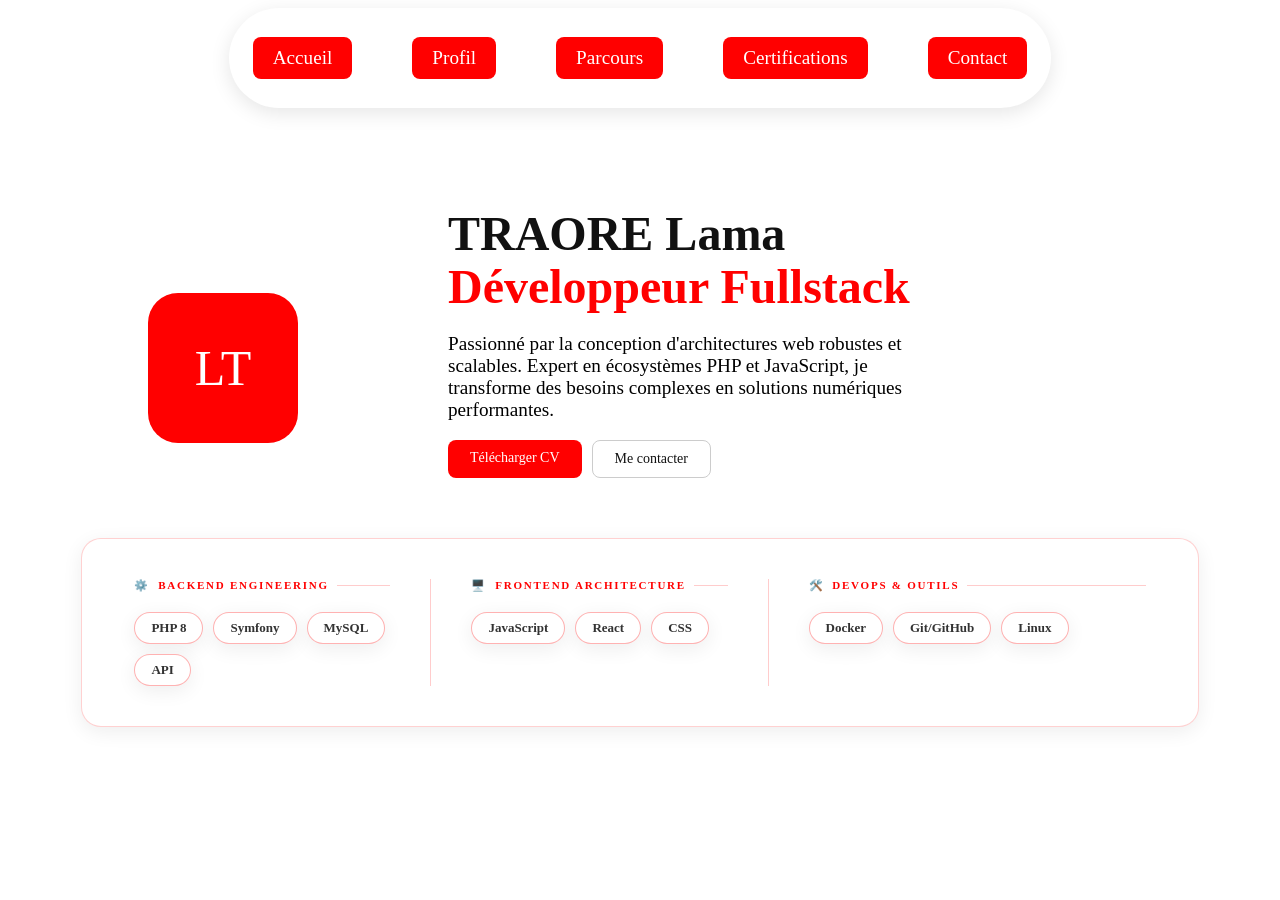
==== index.html @ cbdaa962 "Netifly" ====
<!DOCTYPE html>
<html lang="en">
<head>
  <meta charset="UTF-8">
  <title>Acceuil - Traore Lama</title>
  <link rel="stylesheet" href="css/FirstPage.css">
</head>
<body>

<div id="barreNav">
  <a class="button" href="FirstPage.html">Accueil</a>
  <a class="button" href="ProfilePage.html">Profil</a>
  <a class="button" href="ParcoursPage.html">Parcours</a>
  <a class="button" href="#">Certifications</a>
  <a class="button" href="ContactPage.html">Contact</a>
</div>

<section class="profile-container">
  <div class="avatar">LT</div>

  <div class="profile-text">
    <h1>
      TRAORE Lama<br>
      <span>Développeur Fullstack</span>
    </h1>

    <p>
      Passionné par la conception d'architectures web robustes et scalables.
      Expert en écosystèmes PHP et JavaScript,
      je transforme des besoins complexes en solutions numériques performantes.
    </p>

    <div class="hero-btns">
      <a class="btn-primary" href="../Autre/Cv_Traore_Lama_Offi.pdf" download>Télécharger CV</a>
      <a class="btn-outline" href="ContactPage.html">Me contacter</a>
    </div>
  </div>
</section>


<!-- ── Barre de Competences ── -->
<section class="skills-card">
  <div class="skills-grid">

    <div class="skills-col">
      <div class="skills-title">
        <span class="skills-icon">⚙️</span>
        Backend Engineering
      </div>
      <div class="skills-tags">
        <span class="tag">PHP 8</span>
        <span class="tag">Symfony</span>
        <span class="tag">MySQL</span>
        <span class="tag">API</span>
      </div>
    </div>

    <div class="skills-col">
      <div class="skills-title">
        <span class="skills-icon">🖥️</span>
        Frontend Architecture
      </div>
      <div class="skills-tags">
        <span class="tag">JavaScript</span>
        <span class="tag">React</span>
        <span class="tag">CSS</span>
      </div>
    </div>

    <div class="skills-col">
      <div class="skills-title">
        <span class="skills-icon">🛠️</span>
        DevOps &amp; Outils
      </div>
      <div class="skills-tags">
        <span class="tag">Docker</span>
        <span class="tag">Git/GitHub</span>
        <span class="tag">Linux</span>
      </div>
    </div>

  </div>
</section>

</body>
</html>
---- css/FirstPage.css ----
:root {
  --red:   #FF0000;
  --white: #FFFFFF;
}

/* ───────────────────────────────────────────
   NAV
─────────────────────────────────────────── */
#barreNav {
  display: flex;
  justify-content: center;
  align-items: center;
  background-color: var(--white);
  border-radius: 50px;
  height: 100px;
  width: 65%;
  gap: 60px;
  font-size: larger;
  margin: auto;
  box-shadow: 0 5px 20px rgba(0, 0, 0, 0.1);
}

.button {
  text-decoration: none;
  color: var(--white);
  background: var(--red);
  padding: 10px 20px;
  border-radius: 8px;
  transition: 0.3s;
}

.button:hover {
  box-shadow: 0 0 20px var(--red);
  transform: scale(1.1);
}

/* ───────────────────────────────────────────
   PROFILE HERO
─────────────────────────────────────────── */
.avatar {
  width: 150px;
  height: 150px;
  background-color: var(--red);
  color: var(--white);
  font-size: 50px;
  display: flex;
  justify-content: center;
  align-items: center;
  border-radius: 30px;
  margin-top: 150px;
  margin-left: 100px;
}

.profile-container {
  display: flex;
  align-items: center;
  gap: 150px;
  font-size: larger;
  margin-left: 40px;
}

.profile-text {
  flex: 1;
  max-width: 500px;
  margin-top: 100px;
}

.profile-text h1 {
  font-size: 48px;
  font-weight: 900;
  color: #111;
  margin: 0;
  line-height: 1.1;
}

.profile-text h1 span {
  color: var(--red);
}

.hero-btns {
  display: flex;
  gap: 10px;
  margin-top: 18px;
}

.btn-primary {
  background: var(--red);
  color: var(--white);
  border: none;
  padding: 10px 22px;
  border-radius: 8px;
  font-size: 14px;
  cursor: pointer;
  text-decoration: none;
}

.btn-primary:hover {
  background: #cc0000;
}

.btn-outline {
  background: transparent;
  color: #111;
  border: 1.5px solid #ccc;
  padding: 10px 22px;
  border-radius: 8px;
  font-size: 14px;
  cursor: pointer;
  text-decoration: none;
}

.btn-outline:hover {
  border-color: var(--red);
  color: var(--red);
}

/* ───────────────────────────────────────────
   SKILLS CARD
─────────────────────────────────────────── */
.skills-card {
  width: 80%;
  margin: 60px auto 80px;
  background: var(--white);
  border: 1px solid rgba(255, 0, 0, 0.18);
  border-radius: 20px;
  padding: 40px 52px;
  box-shadow: 0 5px 20px rgba(0, 0, 0, 0.07);
}

.skills-grid {
  display: grid;
  grid-template-columns: repeat(3, 1fr);
}

.skills-col:not(:last-child) {
  border-right: 1px solid rgba(255, 0, 0, 0.2);
  padding-right: 40px;
  margin-right: 40px;
}

.skills-title {
  font-size: 11px;
  font-weight: 700;
  letter-spacing: 0.16em;
  text-transform: uppercase;
  margin-bottom: 20px;
  display: flex;
  align-items: center;
  gap: 8px;
  color: var(--red);
}

.skills-title::after {
  content: '';
  flex: 1;
  height: 1px;
  background: currentColor;
  opacity: 0.2;
}

.skills-tags {
  display: flex;
  flex-wrap: wrap;
  gap: 10px;
}

.tag {
  font-size: 13px;
  font-weight: 600;
  color: #333;
  padding: 7px 16px;
  border-radius: 50px;
  border: 1.5px solid rgba(255, 0, 0, 0.3);
  background: var(--white);
  box-shadow: 0 5px 20px rgba(0, 0, 0, 0.07);
  cursor: default;
}
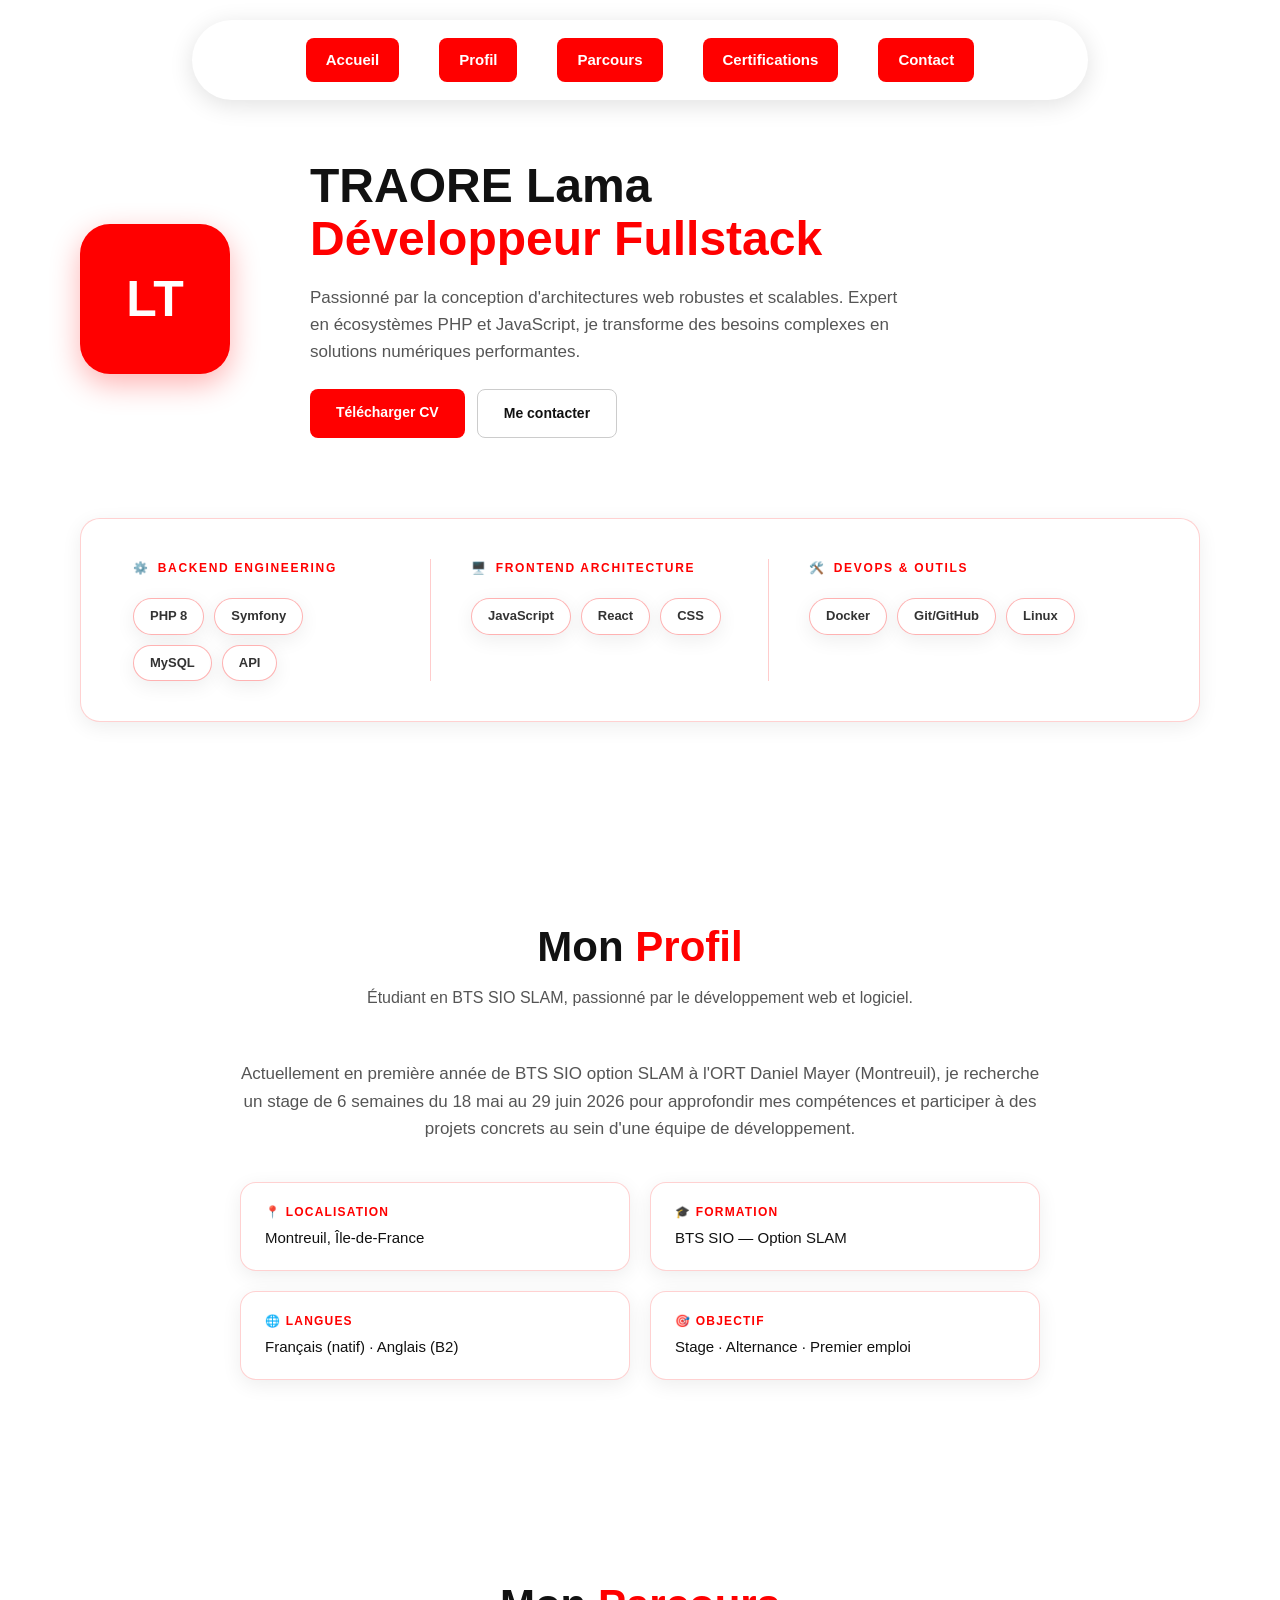
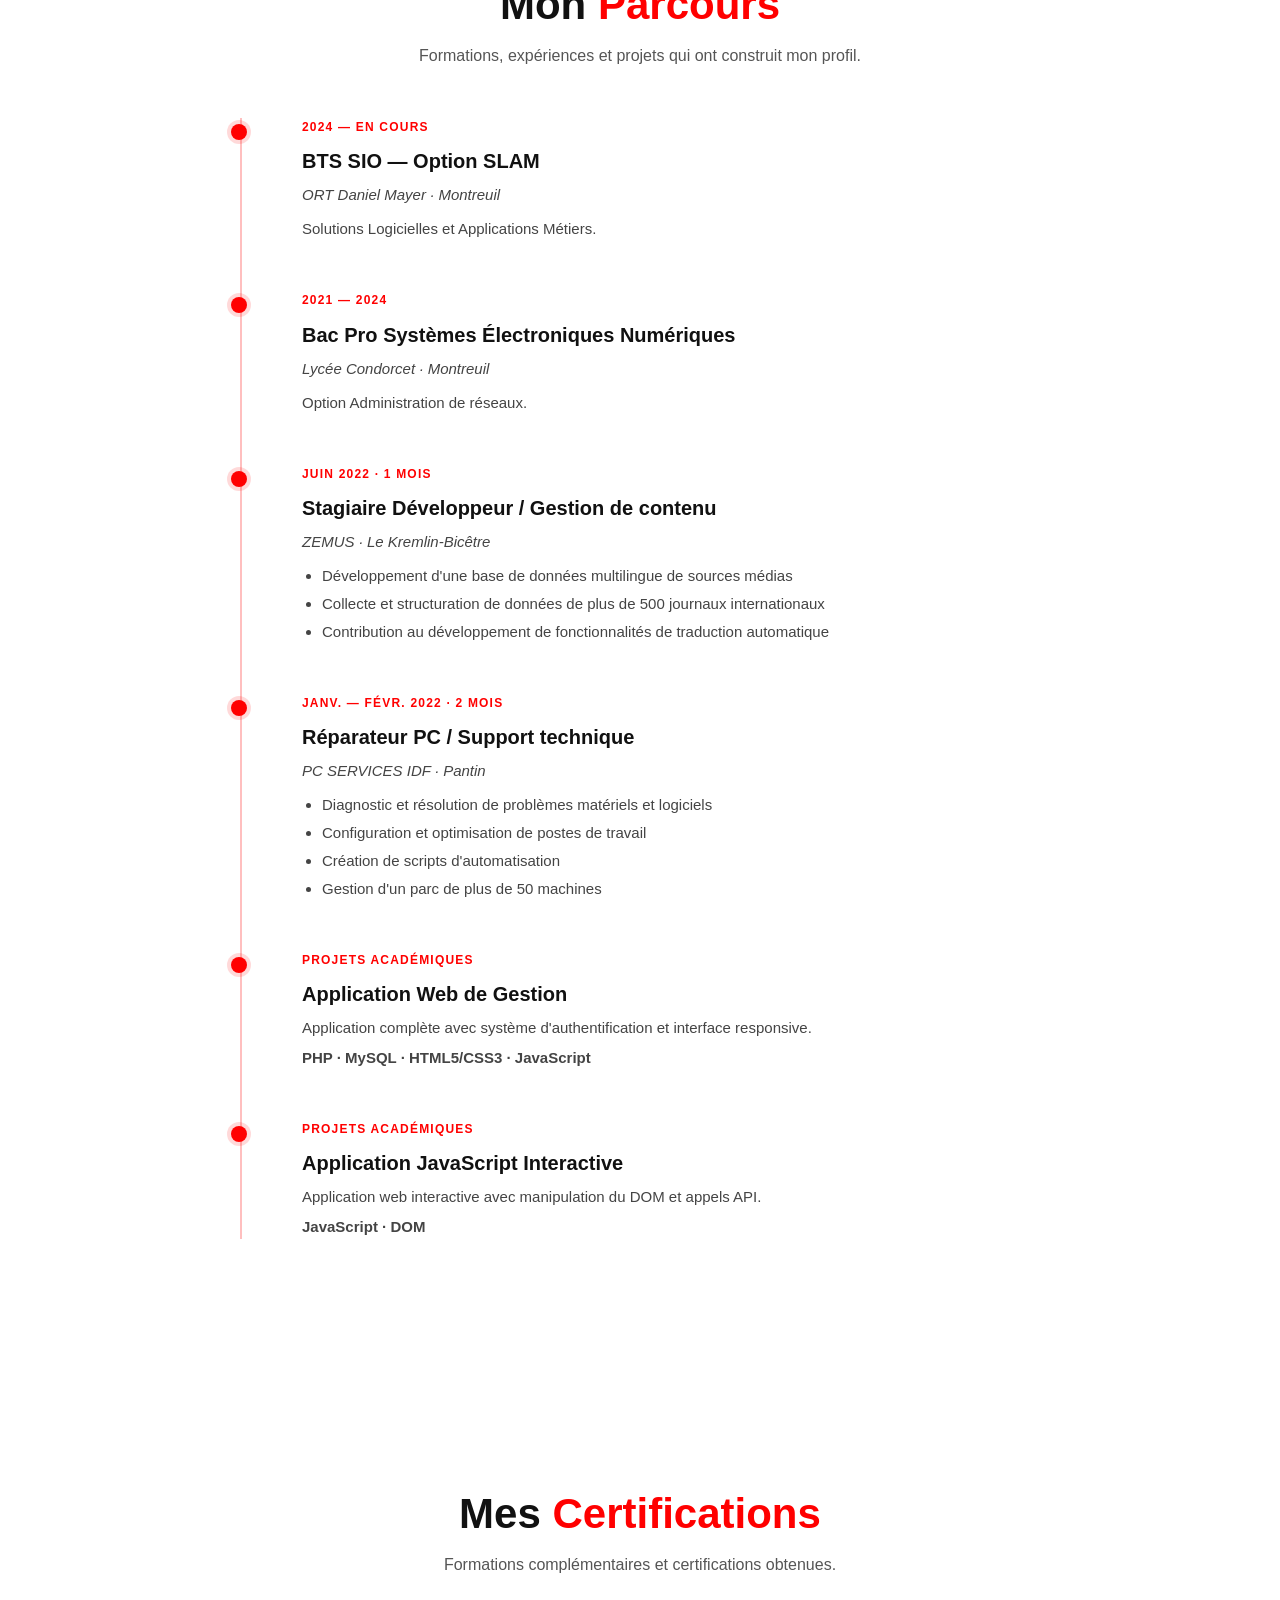
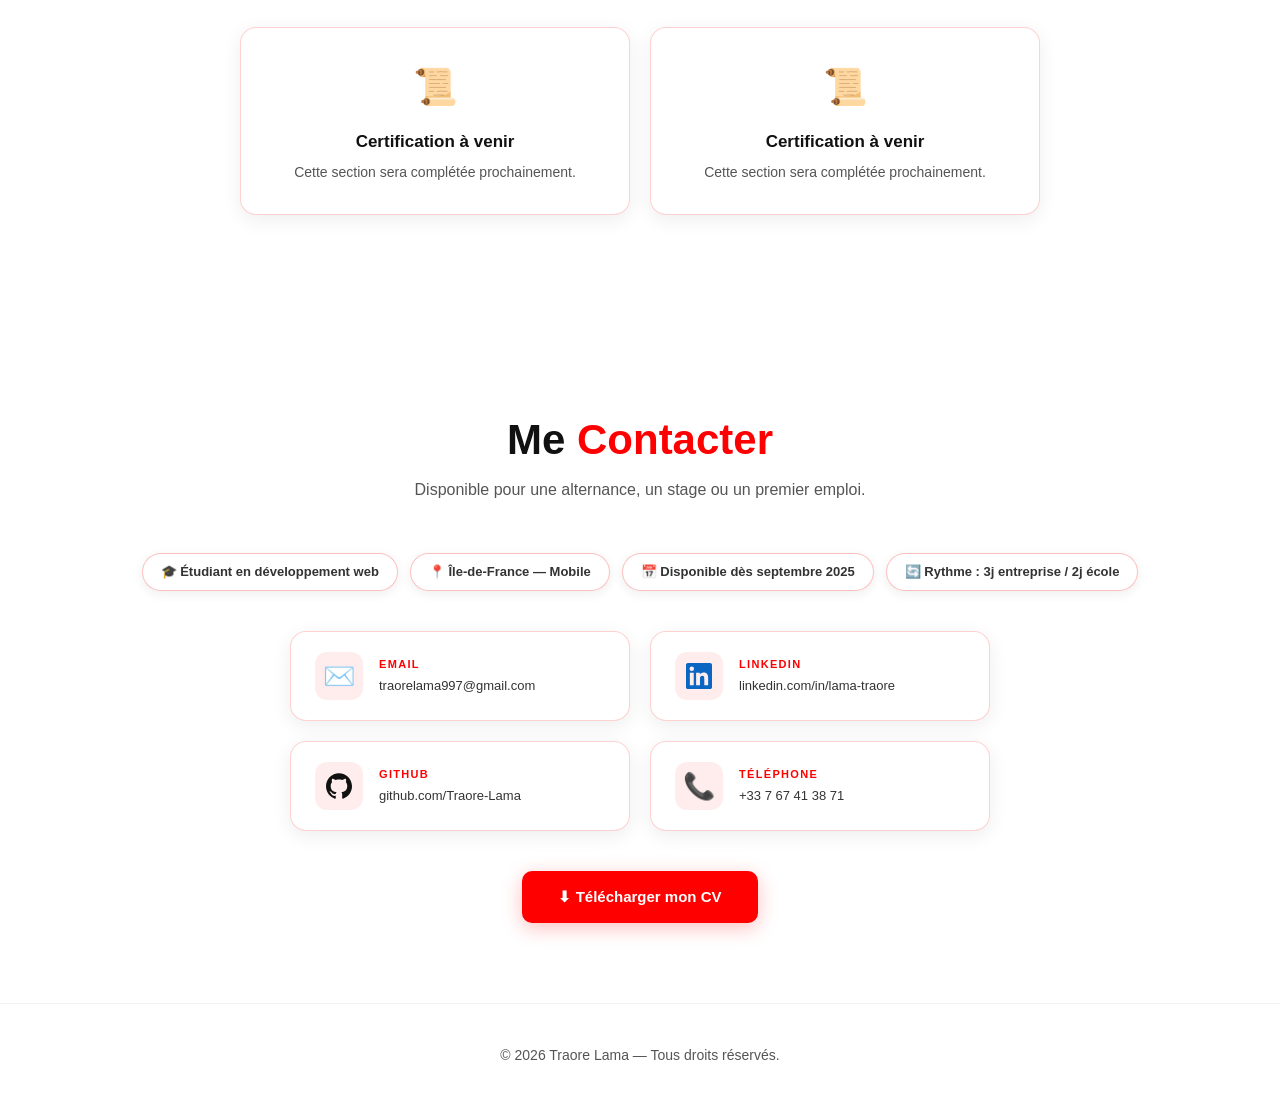
==== commit c35190e1: "Netifly fin" ====
--- a/index.html
+++ b/index.html
@@ -1,86 +1,317 @@
 <!DOCTYPE html>
-<html lang="en">
+<html lang="fr">
 <head>
   <meta charset="UTF-8">
-  <title>Acceuil - Traore Lama</title>
-  <link rel="stylesheet" href="css/FirstPage.css">
+  <meta name="viewport" content="width=device-width, initial-scale=1.0">
+  <title>Traore Lama — Développeur Fullstack</title>
+  <link rel="stylesheet" href="index.css">
 </head>
 <body>
 
-<div id="barreNav">
-  <a class="button" href="FirstPage.html">Accueil</a>
-  <a class="button" href="ProfilePage.html">Profil</a>
-  <a class="button" href="ParcoursPage.html">Parcours</a>
-  <a class="button" href="#">Certifications</a>
-  <a class="button" href="ContactPage.html">Contact</a>
-</div>
-
-<section class="profile-container">
-  <div class="avatar">LT</div>
-
-  <div class="profile-text">
-    <h1>
-      TRAORE Lama<br>
-      <span>Développeur Fullstack</span>
-    </h1>
-
+<!-- ═══════════════════════════════════════════
+     BARRE DE NAVIGATION (fixe en haut)
+═══════════════════════════════════════════ -->
+<nav id="barreNav">
+  <a class="button" href="#accueil">Accueil</a>
+  <a class="button" href="#profil">Profil</a>
+  <a class="button" href="#parcours">Parcours</a>
+  <a class="button" href="#certifications">Certifications</a>
+  <a class="button" href="#contact">Contact</a>
+</nav>
+
+<!-- ═══════════════════════════════════════════
+     SECTION 1 : ACCUEIL / HERO
+═══════════════════════════════════════════ -->
+<section id="accueil" class="section hero-section">
+  <div class="profile-container">
+    <div class="avatar">LT</div>
+
+    <div class="profile-text">
+      <h1>
+        TRAORE Lama<br>
+        <span>Développeur Fullstack</span>
+      </h1>
+
+      <p>
+        Passionné par la conception d'architectures web robustes et scalables.
+        Expert en écosystèmes PHP et JavaScript,
+        je transforme des besoins complexes en solutions numériques performantes.
+      </p>
+
+      <div class="hero-btns">
+        <a class="btn-primary" href="Autre/Cv_Traore_Lama_Offi.pdf" download>Télécharger CV</a>
+        <a class="btn-outline" href="#contact">Me contacter</a>
+      </div>
+    </div>
+  </div>
+
+  <!-- Barre de compétences -->
+  <div class="skills-card">
+    <div class="skills-grid">
+
+      <div class="skills-col">
+        <div class="skills-title">
+          <span>⚙️</span> Backend Engineering
+        </div>
+        <div class="skills-tags">
+          <span class="tag">PHP 8</span>
+          <span class="tag">Symfony</span>
+          <span class="tag">MySQL</span>
+          <span class="tag">API</span>
+        </div>
+      </div>
+
+      <div class="skills-col">
+        <div class="skills-title">
+          <span>🖥️</span> Frontend Architecture
+        </div>
+        <div class="skills-tags">
+          <span class="tag">JavaScript</span>
+          <span class="tag">React</span>
+          <span class="tag">CSS</span>
+        </div>
+      </div>
+
+      <div class="skills-col">
+        <div class="skills-title">
+          <span>🛠️</span> DevOps &amp; Outils
+        </div>
+        <div class="skills-tags">
+          <span class="tag">Docker</span>
+          <span class="tag">Git/GitHub</span>
+          <span class="tag">Linux</span>
+        </div>
+      </div>
+
+    </div>
+  </div>
+</section>
+
+<!-- ═══════════════════════════════════════════
+     SECTION 2 : PROFIL
+═══════════════════════════════════════════ -->
+<section id="profil" class="section">
+  <div class="section-header">
+    <h2>Mon <span>Profil</span></h2>
+    <p>Étudiant en BTS SIO SLAM, passionné par le développement web et logiciel.</p>
+  </div>
+
+  <div class="section-content">
     <p>
-      Passionné par la conception d'architectures web robustes et scalables.
-      Expert en écosystèmes PHP et JavaScript,
-      je transforme des besoins complexes en solutions numériques performantes.
+      Actuellement en première année de BTS SIO option SLAM à l'ORT Daniel Mayer (Montreuil),
+      je recherche un stage de 6 semaines du 18 mai au 29 juin 2026 pour approfondir
+      mes compétences et participer à des projets concrets au sein d'une équipe de développement.
     </p>
 
-    <div class="hero-btns">
-      <a class="btn-primary" href="../Autre/Cv_Traore_Lama_Offi.pdf" download>Télécharger CV</a>
-      <a class="btn-outline" href="ContactPage.html">Me contacter</a>
-    </div>
-  </div>
-</section>
-
-
-<!-- ── Barre de Competences ── -->
-<section class="skills-card">
-  <div class="skills-grid">
-
-    <div class="skills-col">
-      <div class="skills-title">
-        <span class="skills-icon">⚙️</span>
-        Backend Engineering
-      </div>
-      <div class="skills-tags">
-        <span class="tag">PHP 8</span>
-        <span class="tag">Symfony</span>
-        <span class="tag">MySQL</span>
-        <span class="tag">API</span>
-      </div>
-    </div>
-
-    <div class="skills-col">
-      <div class="skills-title">
-        <span class="skills-icon">🖥️</span>
-        Frontend Architecture
-      </div>
-      <div class="skills-tags">
-        <span class="tag">JavaScript</span>
-        <span class="tag">React</span>
-        <span class="tag">CSS</span>
-      </div>
-    </div>
-
-    <div class="skills-col">
-      <div class="skills-title">
-        <span class="skills-icon">🛠️</span>
-        DevOps &amp; Outils
-      </div>
-      <div class="skills-tags">
-        <span class="tag">Docker</span>
-        <span class="tag">Git/GitHub</span>
-        <span class="tag">Linux</span>
-      </div>
-    </div>
-
-  </div>
-</section>
+    <div class="info-grid">
+      <div class="info-item">
+        <span class="info-label">📍 Localisation</span>
+        <span class="info-value">Montreuil, Île-de-France</span>
+      </div>
+      <div class="info-item">
+        <span class="info-label">🎓 Formation</span>
+        <span class="info-value">BTS SIO — Option SLAM</span>
+      </div>
+      <div class="info-item">
+        <span class="info-label">🌐 Langues</span>
+        <span class="info-value">Français (natif) · Anglais (B2)</span>
+      </div>
+      <div class="info-item">
+        <span class="info-label">🎯 Objectif</span>
+        <span class="info-value">Stage · Alternance · Premier emploi</span>
+      </div>
+    </div>
+  </div>
+</section>
+
+<!-- ═══════════════════════════════════════════
+     SECTION 3 : PARCOURS
+═══════════════════════════════════════════ -->
+<section id="parcours" class="section">
+  <div class="section-header">
+    <h2>Mon <span>Parcours</span></h2>
+    <p>Formations, expériences et projets qui ont construit mon profil.</p>
+  </div>
+
+  <div class="timeline">
+
+    <div class="timeline-item">
+      <div class="timeline-date">2024 — en cours</div>
+      <div class="timeline-content">
+        <h3>BTS SIO — Option SLAM</h3>
+        <p class="timeline-place">ORT Daniel Mayer · Montreuil</p>
+        <p>Solutions Logicielles et Applications Métiers.</p>
+      </div>
+    </div>
+
+    <div class="timeline-item">
+      <div class="timeline-date">2021 — 2024</div>
+      <div class="timeline-content">
+        <h3>Bac Pro Systèmes Électroniques Numériques</h3>
+        <p class="timeline-place">Lycée Condorcet · Montreuil</p>
+        <p>Option Administration de réseaux.</p>
+      </div>
+    </div>
+
+    <div class="timeline-item">
+      <div class="timeline-date">Juin 2022 · 1 mois</div>
+      <div class="timeline-content">
+        <h3>Stagiaire Développeur / Gestion de contenu</h3>
+        <p class="timeline-place">ZEMUS · Le Kremlin-Bicêtre</p>
+        <ul>
+          <li>Développement d'une base de données multilingue de sources médias</li>
+          <li>Collecte et structuration de données de plus de 500 journaux internationaux</li>
+          <li>Contribution au développement de fonctionnalités de traduction automatique</li>
+        </ul>
+      </div>
+    </div>
+
+    <div class="timeline-item">
+      <div class="timeline-date">Janv. — Févr. 2022 · 2 mois</div>
+      <div class="timeline-content">
+        <h3>Réparateur PC / Support technique</h3>
+        <p class="timeline-place">PC SERVICES IDF · Pantin</p>
+        <ul>
+          <li>Diagnostic et résolution de problèmes matériels et logiciels</li>
+          <li>Configuration et optimisation de postes de travail</li>
+          <li>Création de scripts d'automatisation</li>
+          <li>Gestion d'un parc de plus de 50 machines</li>
+        </ul>
+      </div>
+    </div>
+
+    <div class="timeline-item">
+      <div class="timeline-date">Projets académiques</div>
+      <div class="timeline-content">
+        <h3>Application Web de Gestion</h3>
+        <p>Application complète avec système d'authentification et interface responsive.</p>
+        <p class="timeline-tags">PHP · MySQL · HTML5/CSS3 · JavaScript</p>
+      </div>
+    </div>
+
+    <div class="timeline-item">
+      <div class="timeline-date">Projets académiques</div>
+      <div class="timeline-content">
+        <h3>Application JavaScript Interactive</h3>
+        <p>Application web interactive avec manipulation du DOM et appels API.</p>
+        <p class="timeline-tags">JavaScript · DOM</p>
+      </div>
+    </div>
+
+  </div>
+</section>
+
+<!-- ═══════════════════════════════════════════
+     SECTION 4 : CERTIFICATIONS
+═══════════════════════════════════════════ -->
+<section id="certifications" class="section">
+  <div class="section-header">
+    <h2>Mes <span>Certifications</span></h2>
+    <p>Formations complémentaires et certifications obtenues.</p>
+  </div>
+
+  <div class="certif-grid">
+    <div class="certif-card">
+      <div class="certif-icon">📜</div>
+      <h3>Certification à venir</h3>
+      <p>Cette section sera complétée prochainement.</p>
+    </div>
+    <div class="certif-card">
+      <div class="certif-icon">📜</div>
+      <h3>Certification à venir</h3>
+      <p>Cette section sera complétée prochainement.</p>
+    </div>
+  </div>
+</section>
+
+<!-- ═══════════════════════════════════════════
+     SECTION 5 : CONTACT
+═══════════════════════════════════════════ -->
+<section id="contact" class="section">
+  <div class="section-header">
+    <h2>Me <span>Contacter</span></h2>
+    <p>Disponible pour une alternance, un stage ou un premier emploi.</p>
+  </div>
+
+  <div class="contact-context">
+    <span>🎓 Étudiant en développement web</span>
+    <span>📍 Île-de-France — Mobile</span>
+    <span>📅 Disponible dès septembre 2025</span>
+    <span>🔄 Rythme : 3j entreprise / 2j école</span>
+  </div>
+
+  <div class="contact-cards">
+
+    <a class="contact-card" href="mailto:traorelama997@gmail.com">
+      <div class="card-icon">✉️</div>
+      <div class="card-info">
+        <span class="card-label">Email</span>
+        <span class="card-value">traorelama997@gmail.com</span>
+      </div>
+      <span class="card-arrow">→</span>
+    </a>
+
+    <a class="contact-card" href="https://www.linkedin.com/in/lama-traore-54ba09355/" target="_blank">
+      <div class="card-icon">
+        <svg viewBox="0 0 24 24" width="26" height="26" fill="#0A66C2">
+          <path d="M20.447 20.452h-3.554v-5.569c0-1.328-.027-3.037-1.852-3.037-1.853 0-2.136 1.445-2.136 2.939v5.667H9.351V9h3.414v1.561h.046c.477-.9 1.637-1.85 3.37-1.85 3.601 0 4.267 2.37 4.267 5.455v6.286zM5.337 7.433a2.062 2.062 0 0 1-2.063-2.065 2.064 2.064 0 1 1 2.063 2.065zm1.782 13.019H3.555V9h3.564v11.452zM22.225 0H1.771C.792 0 0 .774 0 1.729v20.542C0 23.227.792 24 1.771 24h20.451C23.2 24 24 23.227 24 22.271V1.729C24 .774 23.2 0 22.222 0h.003z"/>
+        </svg>
+      </div>
+      <div class="card-info">
+        <span class="card-label">LinkedIn</span>
+        <span class="card-value">linkedin.com/in/lama-traore</span>
+      </div>
+      <span class="card-arrow">→</span>
+    </a>
+
+    <a class="contact-card" href="https://github.com/Traore-Lama" target="_blank">
+      <div class="card-icon">
+        <svg viewBox="0 0 24 24" width="26" height="26" fill="#111">
+          <path d="M12 .297c-6.63 0-12 5.373-12 12 0 5.303 3.438 9.8 8.205 11.385.6.113.82-.258.82-.577 0-.285-.01-1.04-.015-2.04-3.338.724-4.042-1.61-4.042-1.61C4.422 18.07 3.633 17.7 3.633 17.7c-1.087-.744.084-.729.084-.729 1.205.084 1.838 1.236 1.838 1.236 1.07 1.835 2.809 1.305 3.495.998.108-.776.417-1.305.76-1.605-2.665-.3-5.466-1.332-5.466-5.93 0-1.31.465-2.38 1.235-3.22-.135-.303-.54-1.523.105-3.176 0 0 1.005-.322 3.3 1.23.96-.267 1.98-.399 3-.405 1.02.006 2.04.138 3 .405 2.28-1.552 3.285-1.23 3.285-1.23.645 1.653.24 2.873.12 3.176.765.84 1.23 1.91 1.23 3.22 0 4.61-2.805 5.625-5.475 5.92.42.36.81 1.096.81 2.22 0 1.606-.015 2.896-.015 3.286 0 .315.21.69.825.57C20.565 22.092 24 17.592 24 12.297c0-6.627-5.373-12-12-12"/>
+        </svg>
+      </div>
+      <div class="card-info">
+        <span class="card-label">GitHub</span>
+        <span class="card-value">github.com/Traore-Lama</span>
+      </div>
+      <span class="card-arrow">→</span>
+    </a>
+
+    <a class="contact-card" href="tel:+33767413871">
+      <div class="card-icon">📞</div>
+      <div class="card-info">
+        <span class="card-label">Téléphone</span>
+        <span class="card-value">+33 7 67 41 38 71</span>
+      </div>
+      <span class="card-arrow">→</span>
+    </a>
+
+  </div>
+
+  <a class="btn-cv" href="Autre/Cv_Traore_Lama_Offi.pdf" download>⬇ Télécharger mon CV</a>
+</section>
+
+<!-- ═══════════════════════════════════════════
+     FOOTER
+═══════════════════════════════════════════ -->
+<footer>
+  <p>© 2026 Traore Lama — Tous droits réservés.</p>
+</footer>
+
+<!-- ═══════════════════════════════════════════
+     SCRIPT : défilement fluide au clic
+═══════════════════════════════════════════ -->
+<script>
+  document.querySelectorAll('a[href^="#"]').forEach(anchor => {
+    anchor.addEventListener('click', function (e) {
+      e.preventDefault();
+      const target = document.querySelector(this.getAttribute('href'));
+      if (target) {
+        target.scrollIntoView({ behavior: 'smooth', block: 'start' });
+      }
+    });
+  });
+</script>
 
 </body>
-</html>
+</html>
--- a/index.css
+++ b/index.css
@@ -0,0 +1,551 @@
+:root {
+  --red:   #FF0000;
+  --white: #FFFFFF;
+  --dark:  #111111;
+  --gray:  #555555;
+}
+
+* { box-sizing: border-box; margin: 0; padding: 0; }
+
+html { scroll-behavior: smooth; }
+
+body {
+  font-family: -apple-system, BlinkMacSystemFont, "Segoe UI", sans-serif;
+  background: var(--white);
+  color: var(--dark);
+  line-height: 1.6;
+}
+
+/* ═══════════════════════════════════════════
+   NAVIGATION (fixe en haut de la page)
+═══════════════════════════════════════════ */
+#barreNav {
+  position: fixed;
+  top: 20px;
+  left: 50%;
+  transform: translateX(-50%);
+  z-index: 1000;
+  display: flex;
+  justify-content: center;
+  align-items: center;
+  background-color: var(--white);
+  border-radius: 50px;
+  height: 80px;
+  width: 70%;
+  max-width: 900px;
+  gap: 40px;
+  font-size: 15px;
+  box-shadow: 0 5px 25px rgba(0, 0, 0, 0.12);
+}
+
+.button {
+  text-decoration: none;
+  color: var(--white);
+  background: var(--red);
+  padding: 10px 20px;
+  border-radius: 8px;
+  transition: 0.3s;
+  font-weight: 600;
+}
+
+.button:hover {
+  box-shadow: 0 0 20px var(--red);
+  transform: scale(1.1);
+}
+
+/* ═══════════════════════════════════════════
+   SECTIONS GÉNÉRALES
+═══════════════════════════════════════════ */
+.section {
+  padding: 120px 40px 80px;
+  max-width: 1200px;
+  margin: 0 auto;
+}
+
+.section-header {
+  text-align: center;
+  margin-bottom: 50px;
+}
+
+.section-header h2 {
+  font-size: 42px;
+  font-weight: 900;
+  line-height: 1.2;
+  color: var(--dark);
+}
+
+.section-header h2 span {
+  color: var(--red);
+}
+
+.section-header p {
+  margin-top: 12px;
+  font-size: 16px;
+  color: var(--gray);
+}
+
+/* ═══════════════════════════════════════════
+   SECTION ACCUEIL
+═══════════════════════════════════════════ */
+.hero-section {
+  padding-top: 160px;
+}
+
+.profile-container {
+  display: flex;
+  align-items: center;
+  gap: 80px;
+  margin-bottom: 80px;
+}
+
+.avatar {
+  width: 150px;
+  height: 150px;
+  background-color: var(--red);
+  color: var(--white);
+  font-size: 50px;
+  font-weight: 900;
+  display: flex;
+  justify-content: center;
+  align-items: center;
+  border-radius: 30px;
+  flex-shrink: 0;
+  box-shadow: 0 10px 30px rgba(255, 0, 0, 0.3);
+}
+
+.profile-text {
+  flex: 1;
+}
+
+.profile-text h1 {
+  font-size: 48px;
+  font-weight: 900;
+  color: var(--dark);
+  line-height: 1.1;
+}
+
+.profile-text h1 span {
+  color: var(--red);
+}
+
+.profile-text p {
+  margin-top: 18px;
+  font-size: 17px;
+  color: var(--gray);
+  max-width: 600px;
+}
+
+.hero-btns {
+  display: flex;
+  gap: 12px;
+  margin-top: 24px;
+}
+
+.btn-primary {
+  background: var(--red);
+  color: var(--white);
+  border: none;
+  padding: 12px 26px;
+  border-radius: 8px;
+  font-size: 14px;
+  font-weight: 600;
+  cursor: pointer;
+  text-decoration: none;
+  transition: 0.25s;
+}
+
+.btn-primary:hover {
+  background: #cc0000;
+  transform: translateY(-2px);
+}
+
+.btn-outline {
+  background: transparent;
+  color: var(--dark);
+  border: 1.5px solid #ccc;
+  padding: 12px 26px;
+  border-radius: 8px;
+  font-size: 14px;
+  font-weight: 600;
+  cursor: pointer;
+  text-decoration: none;
+  transition: 0.25s;
+}
+
+.btn-outline:hover {
+  border-color: var(--red);
+  color: var(--red);
+}
+
+/* ── Barre de compétences ── */
+.skills-card {
+  background: var(--white);
+  border: 1px solid rgba(255, 0, 0, 0.18);
+  border-radius: 20px;
+  padding: 40px 52px;
+  box-shadow: 0 5px 20px rgba(0, 0, 0, 0.07);
+}
+
+.skills-grid {
+  display: grid;
+  grid-template-columns: repeat(3, 1fr);
+}
+
+.skills-col:not(:last-child) {
+  border-right: 1px solid rgba(255, 0, 0, 0.2);
+  padding-right: 40px;
+  margin-right: 40px;
+}
+
+.skills-title {
+  font-size: 12px;
+  font-weight: 700;
+  letter-spacing: 0.14em;
+  text-transform: uppercase;
+  margin-bottom: 20px;
+  display: flex;
+  align-items: center;
+  gap: 8px;
+  color: var(--red);
+}
+
+.skills-tags {
+  display: flex;
+  flex-wrap: wrap;
+  gap: 10px;
+}
+
+.tag {
+  font-size: 13px;
+  font-weight: 600;
+  color: #333;
+  padding: 7px 16px;
+  border-radius: 50px;
+  border: 1.5px solid rgba(255, 0, 0, 0.3);
+  background: var(--white);
+  box-shadow: 0 5px 20px rgba(0, 0, 0, 0.07);
+}
+
+/* ═══════════════════════════════════════════
+   SECTION PROFIL
+═══════════════════════════════════════════ */
+.section-content p {
+  font-size: 17px;
+  color: var(--gray);
+  max-width: 800px;
+  margin: 0 auto 40px;
+  text-align: center;
+}
+
+.info-grid {
+  display: grid;
+  grid-template-columns: repeat(2, 1fr);
+  gap: 20px;
+  max-width: 800px;
+  margin: 0 auto;
+}
+
+.info-item {
+  padding: 20px 24px;
+  border-radius: 16px;
+  border: 1.5px solid rgba(255, 0, 0, 0.18);
+  background: var(--white);
+  box-shadow: 0 5px 20px rgba(0, 0, 0, 0.07);
+  display: flex;
+  flex-direction: column;
+  gap: 4px;
+}
+
+.info-label {
+  font-size: 12px;
+  font-weight: 700;
+  letter-spacing: 0.1em;
+  text-transform: uppercase;
+  color: var(--red);
+}
+
+.info-value {
+  font-size: 15px;
+  color: var(--dark);
+  font-weight: 500;
+}
+
+/* ═══════════════════════════════════════════
+   SECTION PARCOURS (Timeline)
+═══════════════════════════════════════════ */
+.timeline {
+  position: relative;
+  max-width: 800px;
+  margin: 0 auto;
+  padding-left: 30px;
+  border-left: 2px solid rgba(255, 0, 0, 0.25);
+}
+
+.timeline-item {
+  position: relative;
+  margin-bottom: 50px;
+  padding-left: 30px;
+}
+
+.timeline-item::before {
+  content: '';
+  position: absolute;
+  left: -41px;
+  top: 6px;
+  width: 16px;
+  height: 16px;
+  background: var(--red);
+  border-radius: 50%;
+  box-shadow: 0 0 0 4px rgba(255, 0, 0, 0.15);
+}
+
+.timeline-date {
+  font-size: 12px;
+  font-weight: 700;
+  letter-spacing: 0.1em;
+  text-transform: uppercase;
+  color: var(--red);
+  margin-bottom: 8px;
+}
+
+.timeline-content h3 {
+  font-size: 20px;
+  font-weight: 800;
+  color: var(--dark);
+}
+
+.timeline-place {
+  font-size: 14px;
+  color: var(--gray);
+  margin: 4px 0 10px;
+  font-style: italic;
+}
+
+.timeline-content p,
+.timeline-content ul {
+  font-size: 15px;
+  color: #444;
+  margin-top: 6px;
+}
+
+.timeline-content ul {
+  padding-left: 20px;
+}
+
+.timeline-content li {
+  margin-bottom: 4px;
+}
+
+.timeline-tags {
+  font-size: 13px;
+  color: var(--red);
+  font-weight: 600;
+  margin-top: 8px;
+}
+
+/* ═══════════════════════════════════════════
+   SECTION CERTIFICATIONS
+═══════════════════════════════════════════ */
+.certif-grid {
+  display: grid;
+  grid-template-columns: repeat(auto-fit, minmax(250px, 1fr));
+  gap: 20px;
+  max-width: 800px;
+  margin: 0 auto;
+}
+
+.certif-card {
+  padding: 30px 24px;
+  border-radius: 16px;
+  border: 1.5px solid rgba(255, 0, 0, 0.18);
+  background: var(--white);
+  box-shadow: 0 5px 20px rgba(0, 0, 0, 0.07);
+  text-align: center;
+}
+
+.certif-icon {
+  font-size: 36px;
+  margin-bottom: 12px;
+}
+
+.certif-card h3 {
+  font-size: 17px;
+  font-weight: 800;
+  color: var(--dark);
+  margin-bottom: 6px;
+}
+
+.certif-card p {
+  font-size: 14px;
+  color: var(--gray);
+}
+
+/* ═══════════════════════════════════════════
+   SECTION CONTACT
+═══════════════════════════════════════════ */
+.contact-context {
+  display: flex;
+  flex-wrap: wrap;
+  justify-content: center;
+  gap: 12px;
+  margin-bottom: 40px;
+}
+
+.contact-context span {
+  font-size: 13px;
+  font-weight: 600;
+  padding: 8px 18px;
+  border-radius: 50px;
+  border: 1.5px solid rgba(255, 0, 0, 0.25);
+  background: var(--white);
+  box-shadow: 0 3px 12px rgba(0, 0, 0, 0.07);
+  color: #333;
+}
+
+.contact-cards {
+  display: grid;
+  grid-template-columns: repeat(2, 1fr);
+  gap: 20px;
+  max-width: 700px;
+  margin: 0 auto 40px;
+}
+
+.contact-card {
+  display: flex;
+  align-items: center;
+  gap: 16px;
+  padding: 20px 24px;
+  border-radius: 16px;
+  border: 1.5px solid rgba(255, 0, 0, 0.18);
+  background: var(--white);
+  box-shadow: 0 5px 20px rgba(0, 0, 0, 0.07);
+  text-decoration: none;
+  color: var(--dark);
+  transition: 0.25s ease;
+}
+
+.contact-card:hover {
+  border-color: var(--red);
+  box-shadow: 0 8px 28px rgba(255, 0, 0, 0.15);
+  transform: translateY(-3px);
+}
+
+.card-icon {
+  font-size: 26px;
+  width: 48px;
+  height: 48px;
+  display: flex;
+  align-items: center;
+  justify-content: center;
+  background: rgba(255, 0, 0, 0.07);
+  border-radius: 12px;
+  flex-shrink: 0;
+}
+
+.card-info {
+  display: flex;
+  flex-direction: column;
+  gap: 3px;
+  flex: 1;
+}
+
+.card-label {
+  font-size: 11px;
+  font-weight: 700;
+  letter-spacing: 0.12em;
+  text-transform: uppercase;
+  color: var(--red);
+}
+
+.card-value {
+  font-size: 13px;
+  color: #333;
+}
+
+.card-arrow {
+  font-size: 18px;
+  color: var(--red);
+  opacity: 0;
+  transition: opacity 0.25s ease, transform 0.25s ease;
+  transform: translateX(-4px);
+}
+
+.contact-card:hover .card-arrow {
+  opacity: 1;
+  transform: translateX(0);
+}
+
+.btn-cv {
+  display: block;
+  width: fit-content;
+  margin: 0 auto;
+  background: var(--red);
+  color: var(--white);
+  text-decoration: none;
+  padding: 14px 36px;
+  border-radius: 10px;
+  font-size: 15px;
+  font-weight: 700;
+  transition: 0.25s ease;
+  box-shadow: 0 5px 20px rgba(255, 0, 0, 0.25);
+}
+
+.btn-cv:hover {
+  background: #cc0000;
+  transform: translateY(-2px);
+  box-shadow: 0 8px 28px rgba(255, 0, 0, 0.35);
+}
+
+/* ═══════════════════════════════════════════
+   FOOTER
+═══════════════════════════════════════════ */
+footer {
+  text-align: center;
+  padding: 40px 20px;
+  font-size: 14px;
+  color: var(--gray);
+  border-top: 1px solid rgba(0, 0, 0, 0.05);
+}
+
+/* ═══════════════════════════════════════════
+   RESPONSIVE (mobile & tablette)
+═══════════════════════════════════════════ */
+@media (max-width: 900px) {
+  #barreNav {
+    width: 95%;
+    gap: 10px;
+    height: 70px;
+    font-size: 13px;
+    padding: 0 10px;
+  }
+  .button { padding: 8px 12px; }
+
+  .profile-container {
+    flex-direction: column;
+    text-align: center;
+    gap: 30px;
+  }
+
+  .profile-text h1 { font-size: 34px; }
+
+  .skills-grid {
+    grid-template-columns: 1fr;
+    gap: 30px;
+  }
+
+  .skills-col:not(:last-child) {
+    border-right: none;
+    border-bottom: 1px solid rgba(255, 0, 0, 0.2);
+    padding-right: 0;
+    padding-bottom: 30px;
+    margin-right: 0;
+  }
+
+  .info-grid,
+  .contact-cards {
+    grid-template-columns: 1fr;
+  }
+
+  .section { padding: 100px 20px 60px; }
+  .section-header h2 { font-size: 32px; }
+}
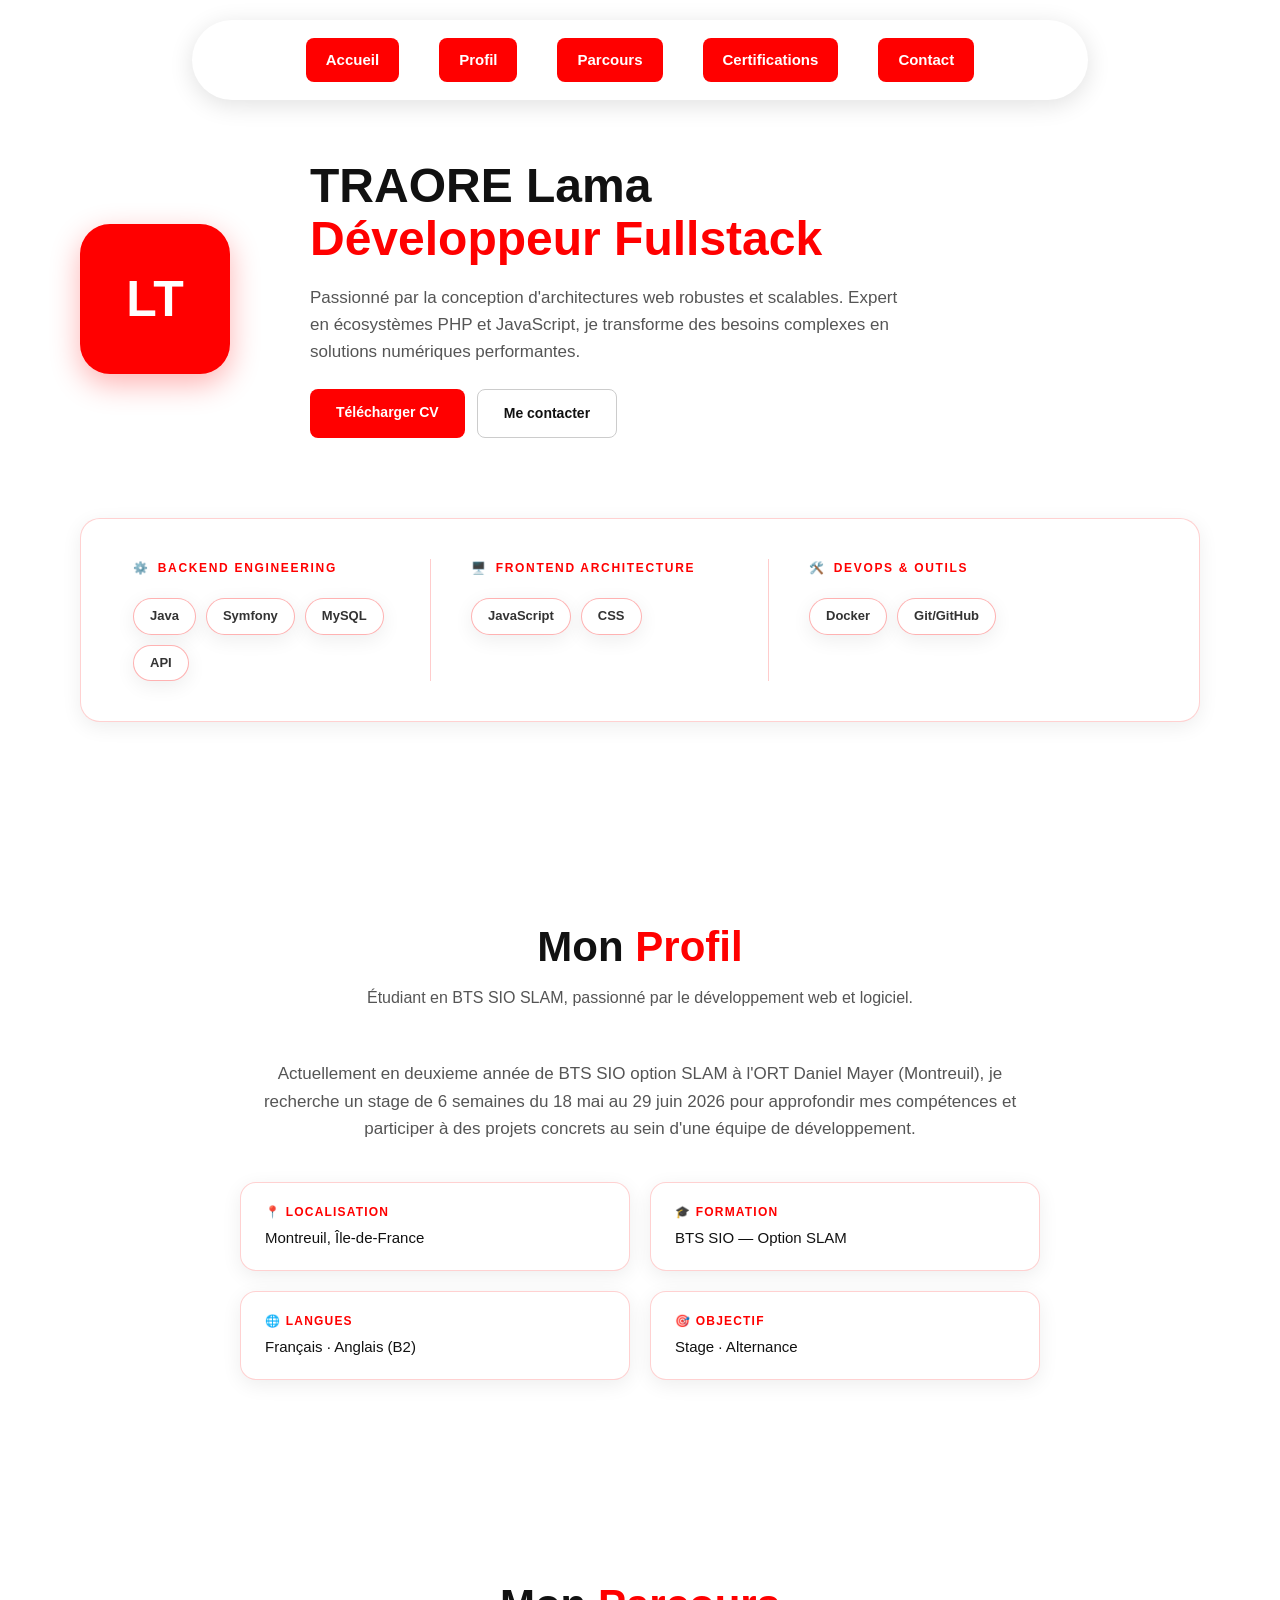
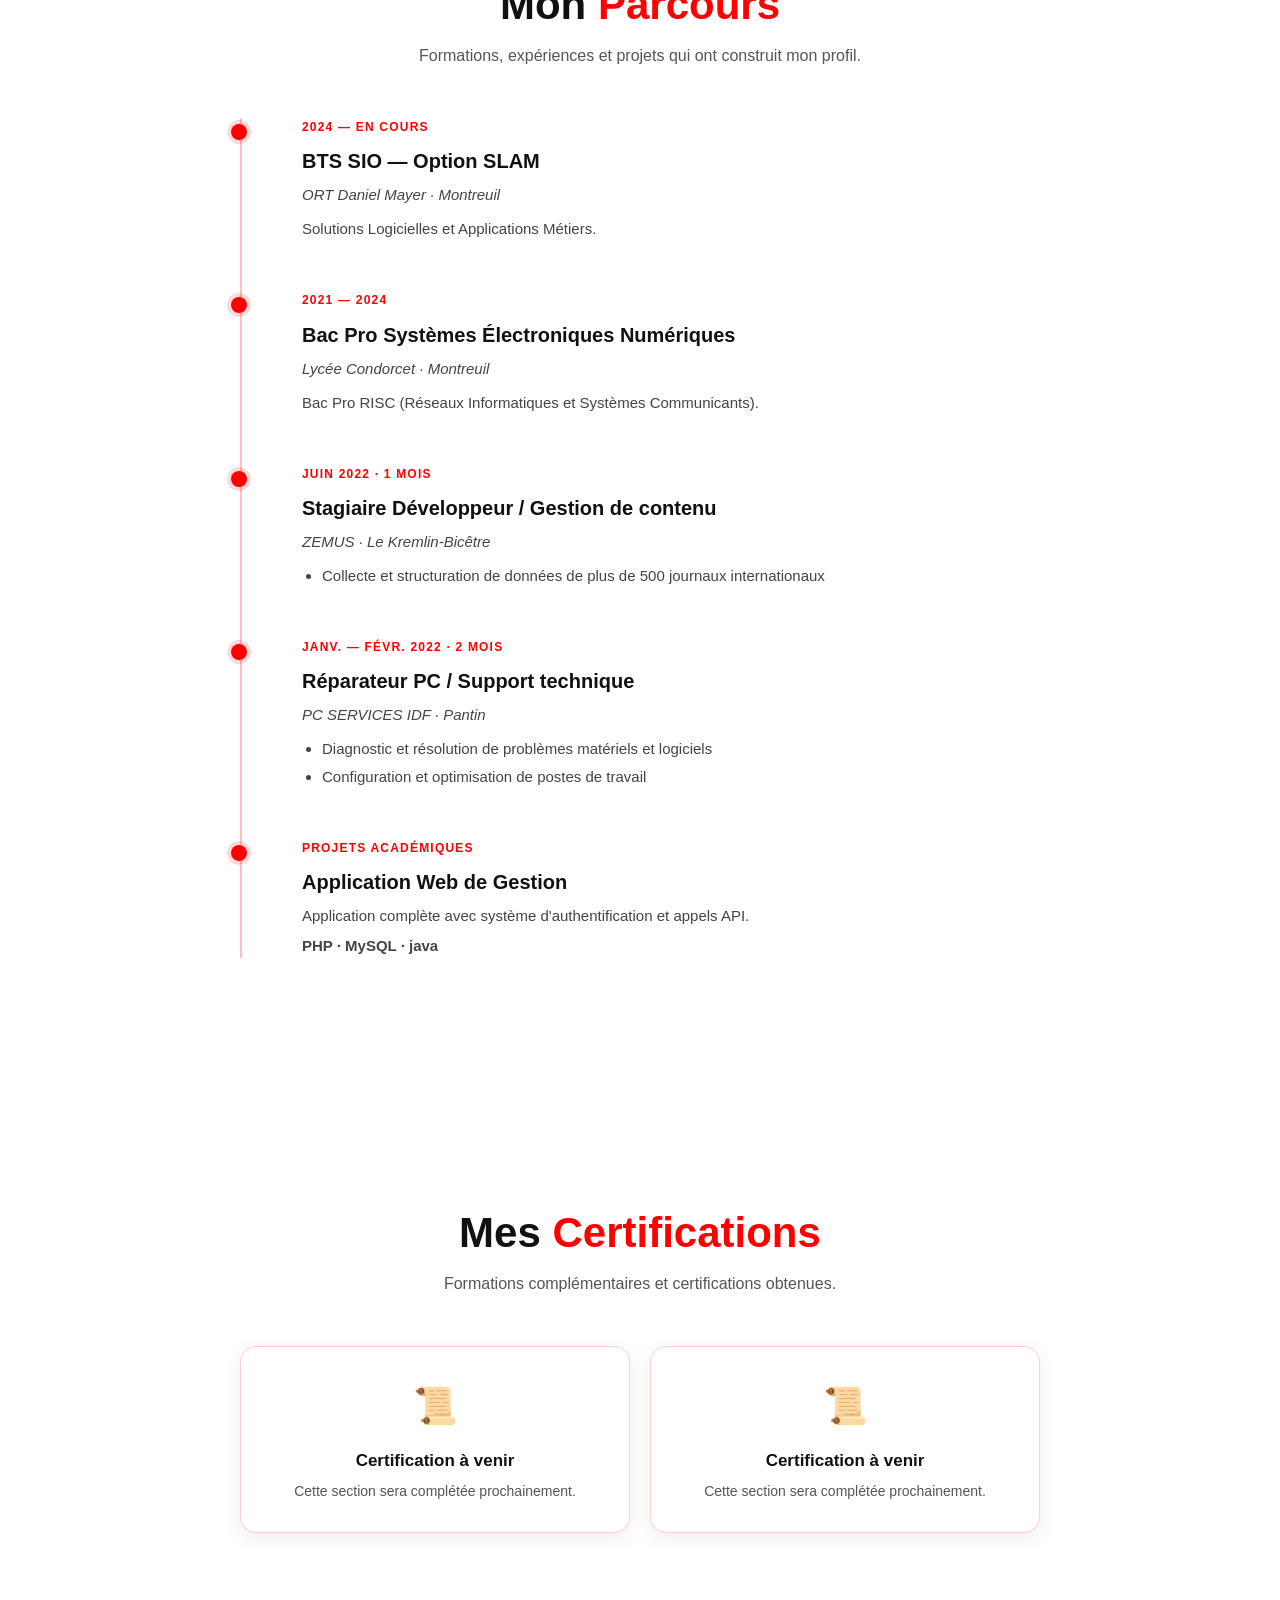
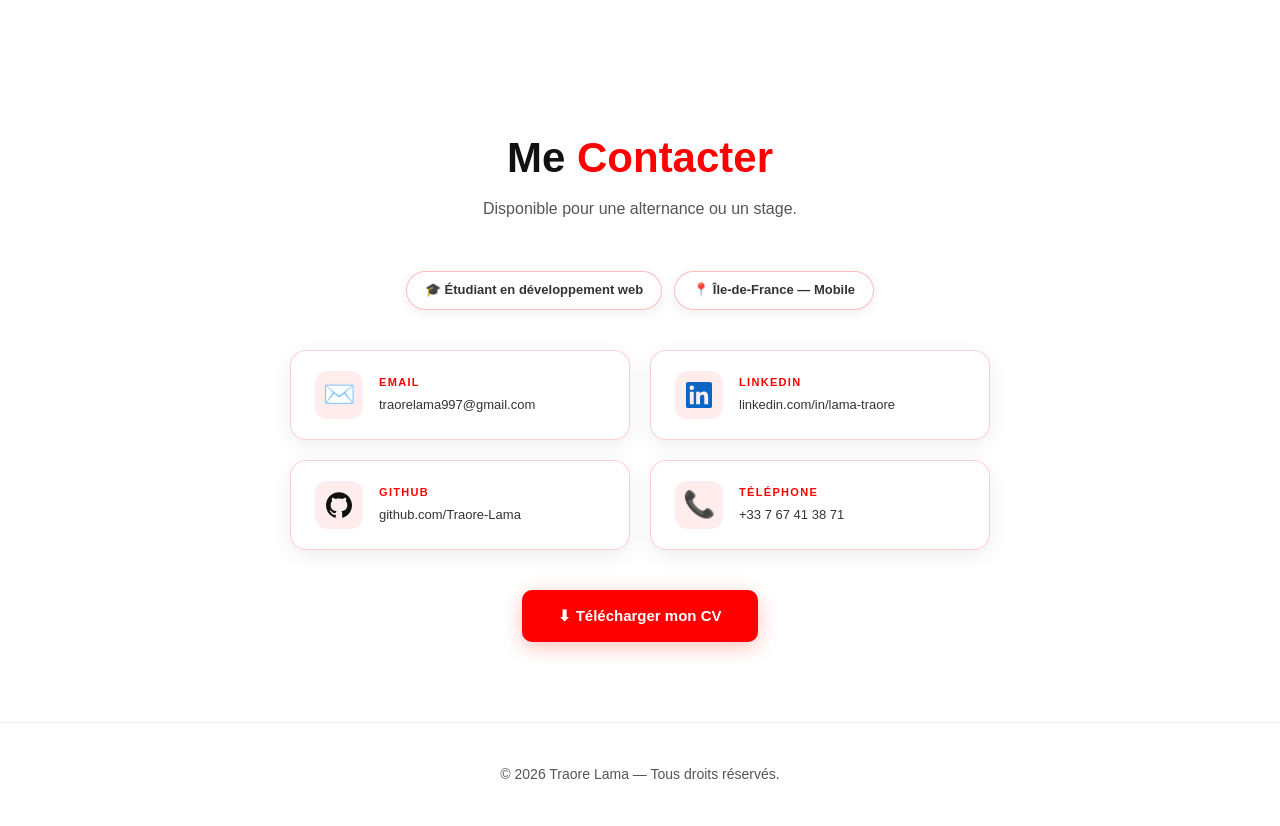
==== commit 9a3b4126: "modif" ====
--- a/index.html
+++ b/index.html
@@ -54,7 +54,7 @@
           <span>⚙️</span> Backend Engineering
         </div>
         <div class="skills-tags">
-          <span class="tag">PHP 8</span>
+          <span class="tag">Java</span>
           <span class="tag">Symfony</span>
           <span class="tag">MySQL</span>
           <span class="tag">API</span>
@@ -67,7 +67,6 @@
         </div>
         <div class="skills-tags">
           <span class="tag">JavaScript</span>
-          <span class="tag">React</span>
           <span class="tag">CSS</span>
         </div>
       </div>
@@ -79,7 +78,6 @@
         <div class="skills-tags">
           <span class="tag">Docker</span>
           <span class="tag">Git/GitHub</span>
-          <span class="tag">Linux</span>
         </div>
       </div>
 
@@ -98,7 +96,7 @@
 
   <div class="section-content">
     <p>
-      Actuellement en première année de BTS SIO option SLAM à l'ORT Daniel Mayer (Montreuil),
+      Actuellement en deuxieme année de BTS SIO option SLAM à l'ORT Daniel Mayer (Montreuil),
       je recherche un stage de 6 semaines du 18 mai au 29 juin 2026 pour approfondir
       mes compétences et participer à des projets concrets au sein d'une équipe de développement.
     </p>
@@ -114,11 +112,11 @@
       </div>
       <div class="info-item">
         <span class="info-label">🌐 Langues</span>
-        <span class="info-value">Français (natif) · Anglais (B2)</span>
+        <span class="info-value">Français · Anglais (B2)</span>
       </div>
       <div class="info-item">
         <span class="info-label">🎯 Objectif</span>
-        <span class="info-value">Stage · Alternance · Premier emploi</span>
+        <span class="info-value">Stage · Alternance</span>
       </div>
     </div>
   </div>
@@ -149,7 +147,7 @@
       <div class="timeline-content">
         <h3>Bac Pro Systèmes Électroniques Numériques</h3>
         <p class="timeline-place">Lycée Condorcet · Montreuil</p>
-        <p>Option Administration de réseaux.</p>
+        <p>Bac Pro RISC (Réseaux Informatiques et Systèmes Communicants).</p>
       </div>
     </div>
 
@@ -159,9 +157,7 @@
         <h3>Stagiaire Développeur / Gestion de contenu</h3>
         <p class="timeline-place">ZEMUS · Le Kremlin-Bicêtre</p>
         <ul>
-          <li>Développement d'une base de données multilingue de sources médias</li>
           <li>Collecte et structuration de données de plus de 500 journaux internationaux</li>
-          <li>Contribution au développement de fonctionnalités de traduction automatique</li>
         </ul>
       </div>
     </div>
@@ -174,8 +170,6 @@
         <ul>
           <li>Diagnostic et résolution de problèmes matériels et logiciels</li>
           <li>Configuration et optimisation de postes de travail</li>
-          <li>Création de scripts d'automatisation</li>
-          <li>Gestion d'un parc de plus de 50 machines</li>
         </ul>
       </div>
     </div>
@@ -184,20 +178,10 @@
       <div class="timeline-date">Projets académiques</div>
       <div class="timeline-content">
         <h3>Application Web de Gestion</h3>
-        <p>Application complète avec système d'authentification et interface responsive.</p>
-        <p class="timeline-tags">PHP · MySQL · HTML5/CSS3 · JavaScript</p>
-      </div>
-    </div>
-
-    <div class="timeline-item">
-      <div class="timeline-date">Projets académiques</div>
-      <div class="timeline-content">
-        <h3>Application JavaScript Interactive</h3>
-        <p>Application web interactive avec manipulation du DOM et appels API.</p>
-        <p class="timeline-tags">JavaScript · DOM</p>
-      </div>
-    </div>
-
+        <p>Application complète avec système d'authentification et appels API.</p>
+        <p class="timeline-tags">PHP · MySQL · java</p>
+      </div>
+    </div>
   </div>
 </section>
 
@@ -230,14 +214,12 @@
 <section id="contact" class="section">
   <div class="section-header">
     <h2>Me <span>Contacter</span></h2>
-    <p>Disponible pour une alternance, un stage ou un premier emploi.</p>
+    <p>Disponible pour une alternance ou un stage.</p>
   </div>
 
   <div class="contact-context">
     <span>🎓 Étudiant en développement web</span>
     <span>📍 Île-de-France — Mobile</span>
-    <span>📅 Disponible dès septembre 2025</span>
-    <span>🔄 Rythme : 3j entreprise / 2j école</span>
   </div>
 
   <div class="contact-cards">
